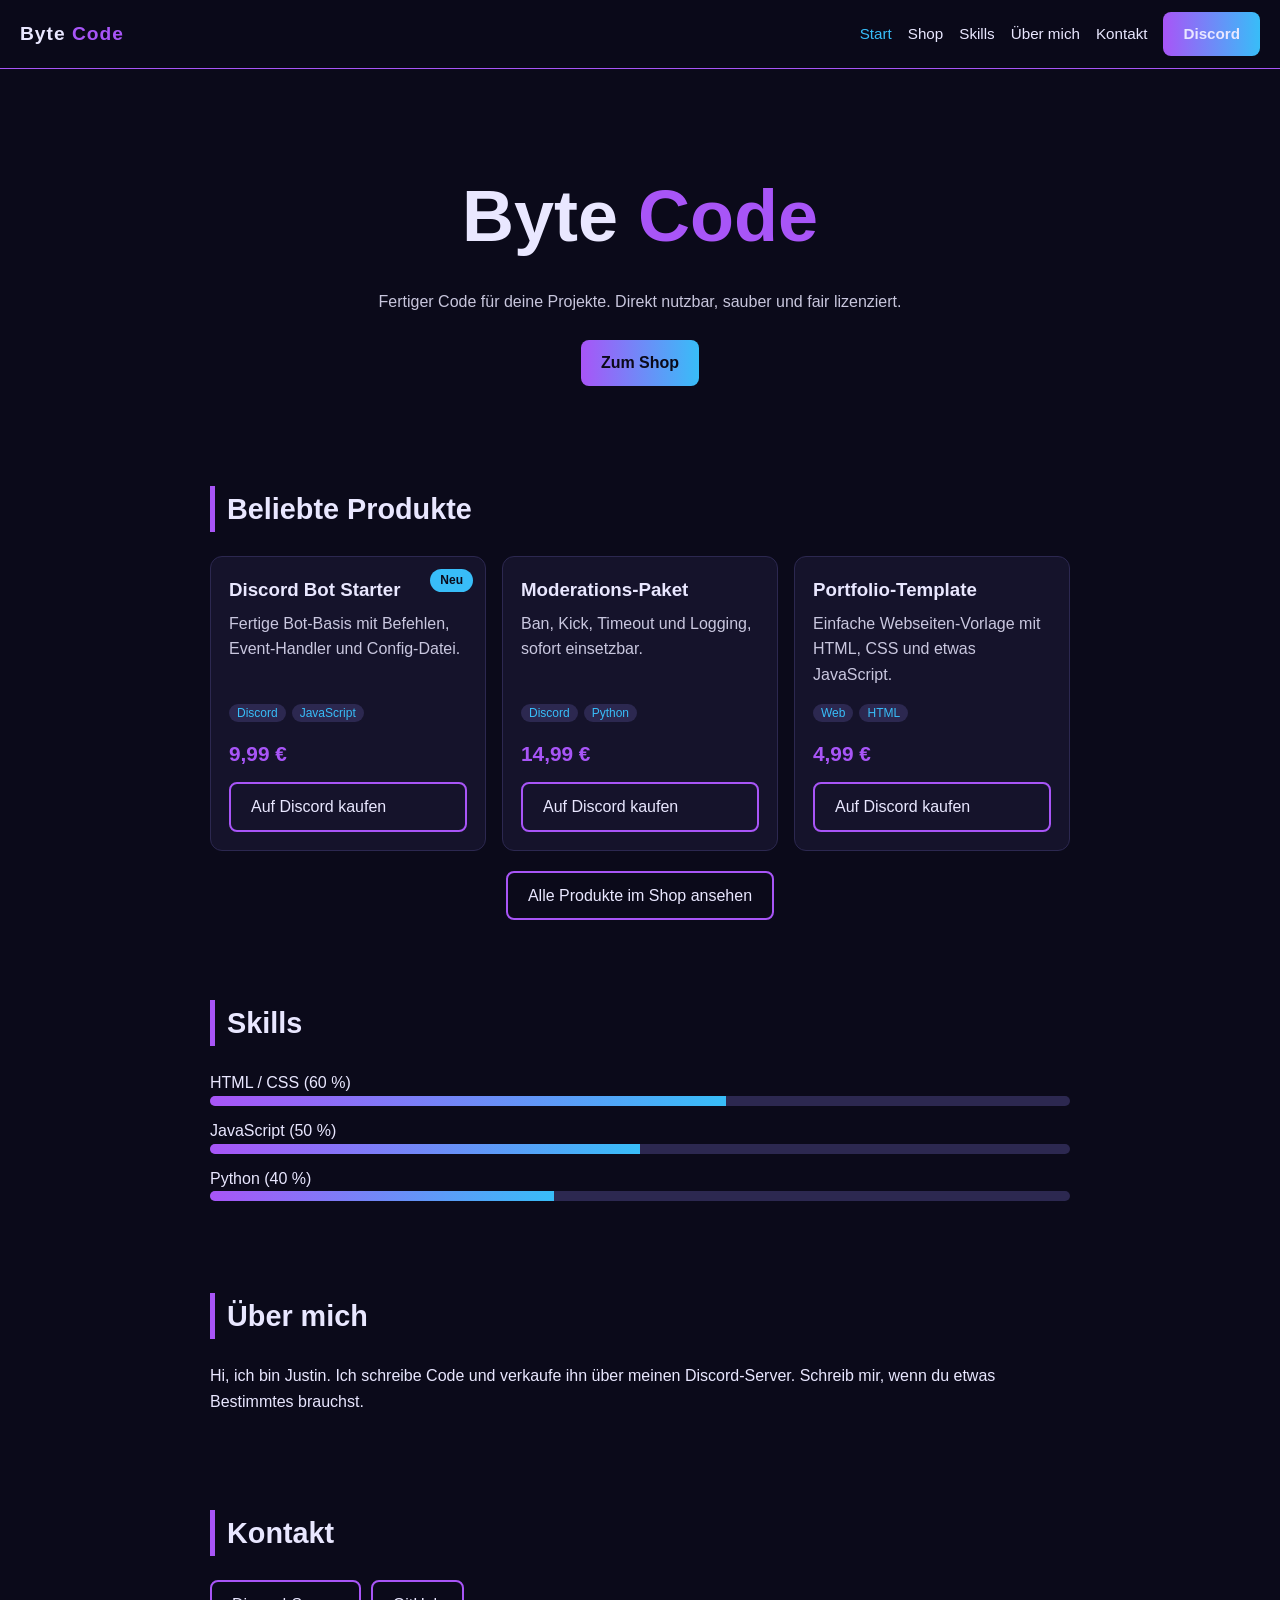
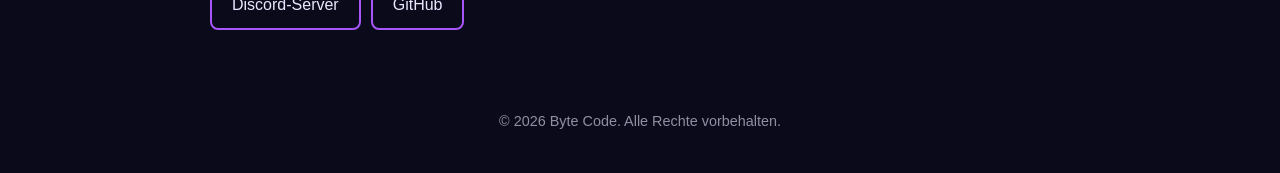
==== index.html @ 8b6e198d "Add files via upload" ====
<!DOCTYPE html>
<html lang="de">
<head>
  <meta charset="UTF-8">
  <meta name="viewport" content="width=device-width, initial-scale=1">
  <title>Byte Code</title>
  <link rel="stylesheet" href="style.css">
</head>
<body>
  <header class="hero" id="hero"></header>
  <main id="inhalt"></main>
  <footer id="footer"></footer>

  <script src="config.js"></script>
  <script src="common.js"></script>
  <script>
    seiteStarten("start", "Start");

    // Startbereich
    const hero = document.getElementById("hero");
    const h1 = el("h1");
    h1.append(farbigerName(CONFIG.name, CONFIG.titelTeil));
    const zumShop = el("a", "btn voll", "Zum Shop");
    zumShop.href = "shop.html";
    hero.append(h1, el("p", "", CONFIG.tagline), zumShop);

    const inhalt = document.getElementById("inhalt");
    function bereich(id, titel) {
      const s = el("section");
      s.id = id;
      s.append(el("h2", "", titel));
      inhalt.append(s);
      return s;
    }

    // Shop-Vorschau: nur die ersten Produkte, der Rest ist im Shop
    if (CONFIG.zeigen.shopVorschau) {
      const s = bereich("vorschau", "Beliebte Produkte");
      const raster = el("div", "raster");
      CONFIG.produkte.slice(0, CONFIG.shop.vorschauAnzahl).forEach(p => raster.append(produktKarte(p)));
      const mehr = el("div", "mitte");
      const knopf = el("a", "btn", "Alle Produkte im Shop ansehen");
      knopf.href = "shop.html";
      mehr.append(knopf);
      s.append(raster, mehr);
    }

    if (CONFIG.zeigen.skills) {
      const s = bereich("skills", "Skills");
      CONFIG.skills.forEach(sk => {
        const box = el("div", "skill");
        const balken = el("div", "balken");
        const fuell = el("div");
        fuell.style.width = Math.max(0, Math.min(100, sk.level)) + "%";
        balken.append(fuell);
        box.append(el("div", "", sk.name + " (" + sk.level + " %)"), balken);
        s.append(box);
      });
    }

    if (CONFIG.zeigen.ueberMich) {
      bereich("ueberMich", "Über mich").append(el("p", "", CONFIG.ueberMich));
    }

    if (CONFIG.zeigen.kontakt) {
      const s = bereich("kontakt", "Kontakt");
      CONFIG.kontakt.forEach(k => {
        const a = externerLink(k.text, "btn", k.url);
        a.style.marginRight = "10px";
        s.append(a);
      });
    }
  </script>
</body>
</html>
---- style.css ----
:root { --bg:#0b0a1a; --flaeche:#15132b; --text:#e9e7ff; --lila:#a855f7; --blau:#38bdf8; }
* { box-sizing: border-box; }
html { scroll-behavior: smooth; }
body { margin:0; background:var(--bg); color:var(--text); font-family:"Segoe UI",Arial,sans-serif; line-height:1.6; }
a { color:var(--blau); }

nav { position:sticky; top:0; z-index:10; display:flex; justify-content:space-between; align-items:center; padding:12px 20px; background:rgba(11,10,26,.94); border-bottom:1px solid var(--lila); }
.logo { font-weight:800; font-size:1.2rem; letter-spacing:1px; color:var(--text); text-decoration:none; }
.logo span, h1 span { color:var(--lila); }
nav .links { display:flex; align-items:center; flex-wrap:wrap; }
nav .links a { margin-left:16px; text-decoration:none; color:var(--text); font-size:.95rem; }
nav .links a:hover, nav .links a.aktiv { color:var(--blau); }
nav .links a.btn { color:var(--text); }

.btn { display:inline-block; padding:10px 20px; border-radius:8px; border:2px solid var(--lila); color:var(--text); background:transparent; text-decoration:none; cursor:pointer; font-size:1rem; font-family:inherit; }
.btn:hover { background:var(--lila); }
.btn.voll { background:linear-gradient(90deg,var(--lila),var(--blau)); border:none; color:#0b0a1a; font-weight:700; }
.btn.aus { opacity:.45; cursor:not-allowed; pointer-events:none; }

header.hero { text-align:center; padding:90px 20px 60px; }
.hero h1 { font-size:clamp(2.4rem,8vw,4.5rem); margin:0; }
.hero p { max-width:560px; margin:14px auto 26px; opacity:.85; }
header.seitenkopf { max-width:900px; margin:0 auto; padding:50px 20px 10px; }
.seitenkopf h1 { margin:0; font-size:2.4rem; }
.seitenkopf p { opacity:.8; margin:6px 0 0; }

section { max-width:900px; margin:0 auto; padding:40px 20px; }
section h2 { margin-top:0; font-size:1.8rem; border-left:5px solid var(--lila); padding-left:12px; }

.werkzeuge { display:flex; flex-wrap:wrap; gap:10px; margin-bottom:14px; }
.werkzeuge input, .werkzeuge select { padding:10px; font-size:1rem; border-radius:8px; border:1px solid var(--lila); background:var(--flaeche); color:var(--text); font-family:inherit; }
.werkzeuge input { flex:1; min-width:180px; }
.filter { margin-bottom:18px; display:flex; flex-wrap:wrap; gap:8px; }
.filter .btn { padding:6px 14px; font-size:.9rem; }
.filter .btn.aktiv { background:var(--lila); }

.raster { display:grid; grid-template-columns:repeat(auto-fit,minmax(240px,1fr)); gap:16px; }
.karte { position:relative; background:var(--flaeche); border:1px solid #2c2850; border-radius:12px; padding:18px; display:flex; flex-direction:column; }
.karte h3 { margin:0 0 6px; }
.karte p { flex:1; margin:0 0 12px; opacity:.85; }
.tags span { font-size:.75rem; padding:2px 8px; margin-right:6px; border-radius:20px; background:#2c2850; color:var(--blau); }
.preis { font-size:1.3rem; font-weight:700; color:var(--lila); margin:12px 0; }
.badge { position:absolute; top:12px; right:12px; font-size:.75rem; font-weight:700; padding:2px 10px; border-radius:20px; background:var(--blau); color:#0b0a1a; }
.badge.aus { background:#ef4444; color:white; }
.leer { opacity:.7; padding:20px 0; }

.lizenz { background:var(--flaeche); border:1px solid var(--lila); border-radius:12px; padding:18px 22px; }
.lizenz h2 { border:none; padding:0; font-size:1.3rem; }
.lizenz ul { margin:0; padding-left:20px; }

.skill { margin-bottom:12px; }
.balken { height:10px; background:#2c2850; border-radius:6px; overflow:hidden; }
.balken div { height:100%; background:linear-gradient(90deg,var(--lila),var(--blau)); }
.mitte { text-align:center; margin-top:20px; }

footer { text-align:center; padding:40px 20px; opacity:.6; font-size:.9rem; }
@media (max-width:640px) { nav .links a:not(.haupt):not(.btn) { display:none; } }
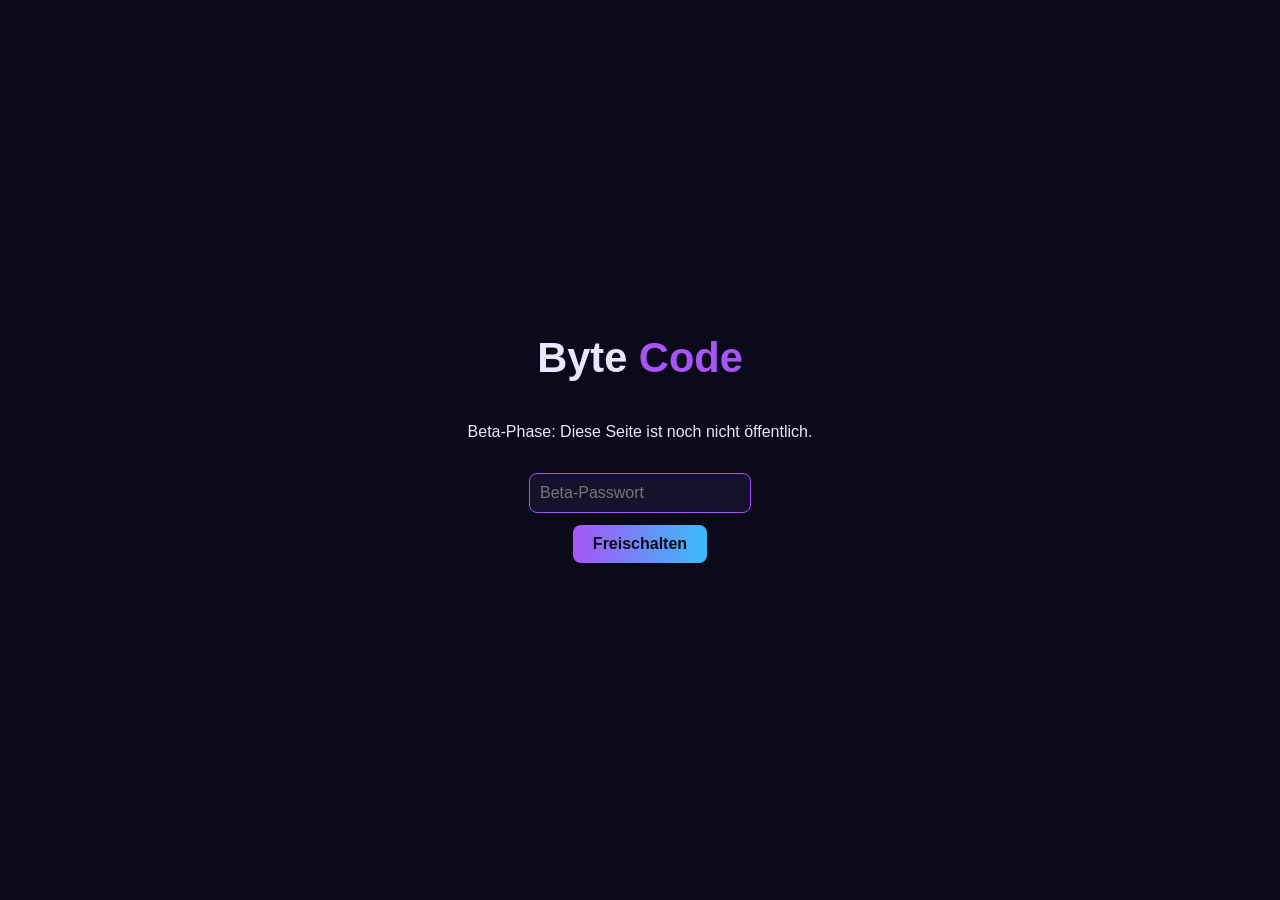
==== commit 47e276b8: "Add files via upload" ====
--- a/index.html
+++ b/index.html
@@ -14,7 +14,7 @@
   <script src="config.js"></script>
   <script src="common.js"></script>
   <script>
-    seiteStarten("start", "Start");
+    seiteStarten("start", "Start", function () {
 
     // Startbereich
     const hero = document.getElementById("hero");
@@ -37,7 +37,8 @@
     if (CONFIG.zeigen.shopVorschau) {
       const s = bereich("vorschau", "Beliebte Produkte");
       const raster = el("div", "raster");
-      CONFIG.produkte.slice(0, CONFIG.shop.vorschauAnzahl).forEach(p => raster.append(produktKarte(p)));
+      window.neuZeichnen = () => raster.replaceChildren(...CONFIG.produkte.slice(0, CONFIG.shop.vorschauAnzahl).map(produktKarte));
+      window.neuZeichnen();
       const mehr = el("div", "mitte");
       const knopf = el("a", "btn", "Alle Produkte im Shop ansehen");
       knopf.href = "shop.html";
@@ -70,6 +71,7 @@
         s.append(a);
       });
     }
+    });
   </script>
 </body>
 </html>
--- a/style.css
+++ b/style.css
@@ -55,3 +55,32 @@
 
 footer { text-align:center; padding:40px 20px; opacity:.6; font-size:.9rem; }
 @media (max-width:640px) { nav .links a:not(.haupt):not(.btn) { display:none; } }
+
+/* ===== Sale, Beta, Warenkorb, Dev-Panel ===== */
+.sale { text-align:center; padding:8px 12px; font-weight:700; background:linear-gradient(90deg,var(--lila),var(--blau)); color:#0b0a1a; }
+.beta { font-size:.6rem; padding:2px 6px; border-radius:4px; background:var(--blau); color:#0b0a1a; vertical-align:middle; }
+.gate { position:fixed; inset:0; z-index:100; background:var(--bg); display:flex; flex-direction:column; align-items:center; justify-content:center; gap:12px; padding:20px; text-align:center; }
+.gate h1 { margin:0; font-size:2.6rem; }
+.gate input, .coderow input { padding:10px; font-size:1rem; border-radius:8px; border:1px solid var(--lila); background:var(--flaeche); color:var(--text); }
+
+.karte { transition:transform .2s, box-shadow .2s, border-color .2s; }
+.karte:hover { transform:translateY(-4px); border-color:var(--lila); box-shadow:0 0 22px rgba(168,85,247,.35); }
+.badge.sale { background:var(--lila); color:white; }
+.preis .alt { opacity:.5; font-weight:400; font-size:.95rem; margin-right:4px; }
+.preis strong { color:var(--blau); }
+.karte .btn { text-align:center; }
+
+.drawer { position:fixed; top:0; right:0; height:100%; width:min(360px,100%); z-index:50; padding:18px; overflow-y:auto; background:var(--flaeche); border-left:2px solid var(--lila); transform:translateX(105%); transition:transform .25s; display:flex; flex-direction:column; gap:10px; }
+.drawer.offen { transform:none; }
+.drawer > div:last-child { display:flex; flex-direction:column; gap:10px; }
+.drawerkopf { display:flex; justify-content:space-between; align-items:center; }
+.drawerkopf h2 { margin:0; border:none; padding:0; font-size:1.4rem; }
+.zeile { display:flex; gap:10px; justify-content:space-between; align-items:center; padding:6px 0; border-bottom:1px solid #2c2850; }
+.zeile span:first-child { flex:1; }
+.x { background:none; border:none; color:var(--text); font-size:1.1rem; cursor:pointer; }
+.coderow { display:flex; gap:8px; } .coderow input { flex:1; min-width:0; }
+.hinweis { margin:0; font-size:.9rem; color:var(--blau); }
+.gesamt { font-size:1.3rem; font-weight:700; color:var(--lila); }
+
+.dev { position:fixed; left:12px; bottom:12px; z-index:40; display:flex; flex-direction:column; gap:4px; padding:10px 14px; border-radius:10px; background:var(--flaeche); border:1px dashed var(--blau); font-size:.85rem; max-width:210px; }
+.dev input[type=number] { width:60px; }
